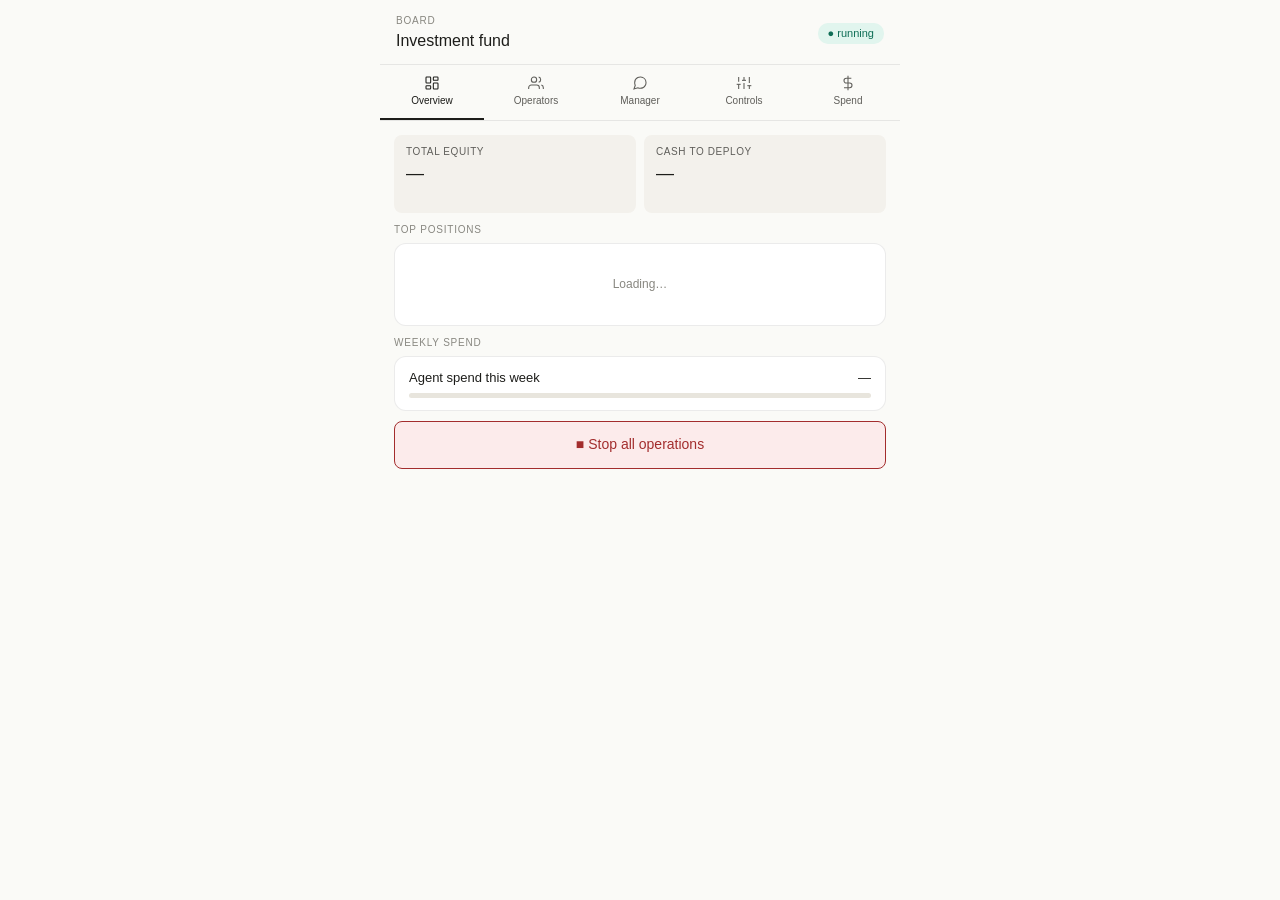
==== dashboard/static/index.html @ e32bcdb0 "Phase 2: real portfolio, yfinance, Board dashboard" ====
<!doctype html>
<html lang="en">
<head>
<meta charset="utf-8">
<meta name="viewport" content="width=device-width, initial-scale=1, viewport-fit=cover">
<meta name="theme-color" content="#fafaf7">
<title>Investment Fund — Board</title>
<style>
  :root {
    --bg: #fafaf7; --bg2: #f3f1ec; --bg3: #e8e5dd;
    --surface: #ffffff; --border: rgba(0,0,0,0.08); --border-2: rgba(0,0,0,0.15);
    --text: #1d1d1a; --text-2: #5f5e5a; --text-3: #888780;
    --info: #185FA5; --info-bg: #E6F1FB;
    --success: #0F6E56; --success-bg: #E1F5EE;
    --warning: #854F0B; --warning-bg: #FAEEDA;
    --danger: #A32D2D; --danger-bg: #FCEBEB;
    --purple: #3C3489; --purple-bg: #EEEDFE;
    --coral: #993C1D; --coral-bg: #FAECE7;
    --green: #3B6D11; --green-bg: #EAF3DE;
  }
  @media (prefers-color-scheme: dark) {
    :root {
      --bg: #1a1917; --bg2: #242320; --bg3: #2f2e2a;
      --surface: #1d1c1a; --border: rgba(255,255,255,0.1); --border-2: rgba(255,255,255,0.2);
      --text: #e8e6df; --text-2: #b4b2a9; --text-3: #888780;
      --info-bg: #0C447C; --info: #B5D4F4;
      --success-bg: #085041; --success: #9FE1CB;
      --warning-bg: #633806; --warning: #FAC775;
      --danger-bg: #791F1F; --danger: #F7C1C1;
      --purple-bg: #3C3489; --purple: #CECBF6;
      --coral-bg: #712B13; --coral: #F5C4B3;
      --green-bg: #27500A; --green: #C0DD97;
    }
  }
  * { box-sizing: border-box; -webkit-tap-highlight-color: transparent; }
  body { margin: 0; font: 14px/1.4 -apple-system, "Segoe UI", Roboto, sans-serif; background: var(--bg); color: var(--text); }
  .app { max-width: 520px; margin: 0 auto; min-height: 100vh; background: var(--bg); }
  .header { padding: 14px 16px 12px; border-bottom: 0.5px solid var(--border); display: flex; justify-content: space-between; align-items: center; }
  .header h1 { margin: 0; font-size: 16px; font-weight: 500; }
  .header .label { margin: 0 0 2px; font-size: 10px; color: var(--text-3); text-transform: uppercase; letter-spacing: .08em; }
  .pill { padding: 3px 10px; border-radius: 10px; font-size: 11px; font-weight: 500; background: var(--success-bg); color: var(--success); }
  .pill.halted { background: var(--danger-bg); color: var(--danger); }
  .tabs { display: flex; background: var(--bg); border-bottom: 0.5px solid var(--border); position: sticky; top: 0; z-index: 10; }
  .tab { flex: 1; padding: 10px 2px; background: transparent; border: none; font: inherit; font-size: 10px; color: var(--text-2); cursor: pointer; display: flex; flex-direction: column; align-items: center; gap: 3px; border-bottom: 2px solid transparent; position: relative; }
  .tab.active { color: var(--text); border-bottom-color: var(--text); }
  .tab svg { width: 16px; height: 16px; stroke: currentColor; fill: none; stroke-width: 1.6; }
  .tab .badge { position: absolute; top: 6px; right: 6px; background: var(--danger); color: #fff; font-size: 9px; padding: 1px 5px; border-radius: 8px; font-weight: 500; min-width: 14px; text-align: center; }
  .panel { padding: 14px; display: none; }
  .panel.active { display: block; }
  .card { background: var(--surface); border: 0.5px solid var(--border); border-radius: 12px; padding: 12px 14px; margin-bottom: 10px; }
  .card.sub { background: var(--bg2); border: none; }
  .metric-grid { display: grid; grid-template-columns: 1fr 1fr; gap: 8px; margin-bottom: 10px; }
  .metric { background: var(--bg2); border-radius: 8px; padding: 10px 12px; }
  .metric .label { margin: 0 0 2px; font-size: 10px; color: var(--text-2); text-transform: uppercase; letter-spacing: .06em; }
  .metric .value { margin: 0; font-size: 18px; font-weight: 500; }
  .metric .sub { margin: 1px 0 0; font-size: 11px; color: var(--text-3); }
  .section-label { margin: 10px 0 6px; font-size: 10px; color: var(--text-3); text-transform: uppercase; letter-spacing: .08em; font-weight: 500; }
  .row { display: flex; justify-content: space-between; padding: 5px 0; font-size: 12px; border-bottom: 0.5px solid var(--border); }
  .row:last-child { border-bottom: none; }
  .row .sym { font-weight: 500; }
  .row .sub { color: var(--text-3); font-size: 11px; }
  .btn-stop { width: 100%; padding: 13px; background: var(--danger-bg); color: var(--danger); border: 1px solid var(--danger); border-radius: 8px; font: inherit; font-size: 14px; font-weight: 500; cursor: pointer; }
  .btn-resume { background: var(--success-bg); color: var(--success); border-color: var(--success); }
  .btn-primary { width: 100%; padding: 11px; background: var(--info-bg); color: var(--info); border: 1px solid var(--info); border-radius: 8px; font: inherit; font-size: 13px; font-weight: 500; cursor: pointer; }
  input[type=range] { width: 100%; }
  input[type=text], input[type=search], textarea, select { width: 100%; font: inherit; font-size: 12px; padding: 6px 10px; background: var(--surface); color: var(--text); border: 0.5px solid var(--border-2); border-radius: 6px; }
  textarea { resize: none; border-radius: 18px; padding: 9px 12px; }
  .thread { border-left: 3px solid var(--info); padding-left: 10px; margin-bottom: 14px; }
  .thread.hold { border-left-color: var(--warning); }
  .thread.halted { border-left-color: var(--danger); }
  .thread-header { display: flex; justify-content: space-between; margin-bottom: 8px; }
  .thread-title { margin: 0; font-size: 11px; font-weight: 500; color: var(--info); text-transform: uppercase; letter-spacing: .05em; }
  .thread.hold .thread-title { color: var(--warning); }
  .thread-time { font-size: 11px; color: var(--text-3); }
  .msg { display: flex; gap: 8px; margin-bottom: 8px; }
  .avatar { width: 26px; height: 26px; border-radius: 50%; display: flex; align-items: center; justify-content: center; font-weight: 500; font-size: 11px; flex-shrink: 0; }
  .avatar.M { background: var(--purple-bg); color: var(--purple); }
  .avatar.R { background: var(--success-bg); color: var(--success); }
  .avatar.K { background: var(--coral-bg); color: var(--coral); }
  .avatar.E { background: var(--info-bg); color: var(--info); }
  .avatar.F { background: var(--green-bg); color: var(--green); }
  .msg-body { flex: 1; min-width: 0; }
  .msg-who { margin: 0 0 2px; font-size: 11px; }
  .msg-who .name { font-weight: 500; }
  .msg-who .time { color: var(--text-3); margin-left: 4px; }
  .bubble { background: var(--bg2); border-radius: 8px; padding: 8px 10px; font-size: 12px; line-height: 1.45; }
  .bubble.M { background: var(--purple-bg); color: var(--purple); }
  .bubble.R { background: var(--success-bg); color: var(--success); }
  .bubble.K { background: var(--coral-bg); color: var(--coral); }
  .bubble.E { background: var(--info-bg); color: var(--info); }
  .bubble.F { background: var(--green-bg); color: var(--green); }
  .tool-call { background: var(--bg2); border-radius: 6px; padding: 5px 8px; font-size: 11px; color: var(--text-3); margin-bottom: 4px; font-family: ui-monospace, SFMono-Regular, Menlo, monospace; }
  .outcome { border-radius: 8px; padding: 8px 10px; font-size: 12px; margin-top: 6px; display: flex; justify-content: space-between; }
  .outcome.buy { background: var(--success-bg); color: var(--success); }
  .outcome.sell { background: var(--info-bg); color: var(--info); }
  .outcome.hold { background: var(--warning-bg); color: var(--warning); }
  .chat-log { padding: 14px 16px; display: flex; flex-direction: column; gap: 10px; min-height: 320px; }
  .chat-msg { max-width: 85%; }
  .chat-msg.board { align-self: flex-end; }
  .chat-msg.manager, .chat-msg.system { align-self: flex-start; }
  .chat-msg .who { margin: 0 0 3px; font-size: 11px; color: var(--text-3); }
  .chat-msg.board .who { text-align: right; }
  .chat-bubble { border-radius: 16px 16px 16px 4px; padding: 10px 14px; font-size: 12px; line-height: 1.5; background: var(--bg2); }
  .chat-msg.board .chat-bubble { border-radius: 16px 16px 4px 16px; background: var(--info-bg); color: var(--info); }
  .chat-msg.system .chat-bubble { background: var(--bg3); color: var(--text-3); font-size: 11px; font-style: italic; }
  .chat-input { padding: 10px 16px; border-top: 0.5px solid var(--border); display: flex; gap: 8px; align-items: flex-end; background: var(--bg); }
  .chat-input button { background: var(--info-bg); color: var(--info); border: none; border-radius: 50%; width: 34px; height: 34px; display: flex; align-items: center; justify-content: center; cursor: pointer; flex-shrink: 0; }
  .chip { display: inline-block; margin: 2px 3px 0 0; padding: 3px 8px; border-radius: 10px; font-size: 11px; font-weight: 500; background: var(--bg3); color: var(--text-3); cursor: pointer; }
  .chip.active { background: var(--success-bg); color: var(--success); }
  .alloc-bar { display: flex; height: 14px; border-radius: 3px; overflow: hidden; margin-bottom: 8px; }
  .muted { color: var(--text-3); }
  .sm { font-size: 11px; }
  .loading { padding: 20px; text-align: center; color: var(--text-3); font-size: 12px; }
  .empty { padding: 20px; text-align: center; color: var(--text-3); font-size: 12px; }
</style>
</head>
<body>
<div class="app">
  <div class="header">
    <div>
      <p class="label">Board</p>
      <h1>Investment fund</h1>
    </div>
    <span id="status-pill" class="pill">● running</span>
  </div>

  <div class="tabs" role="tablist">
    <button class="tab active" data-tab="overview" aria-label="Overview">
      <svg viewBox="0 0 24 24"><rect x="3" y="3" width="7" height="9" rx="1"/><rect x="14" y="3" width="7" height="5" rx="1"/><rect x="14" y="12" width="7" height="9" rx="1"/><rect x="3" y="16" width="7" height="5" rx="1"/></svg>
      Overview
    </button>
    <button class="tab" data-tab="ops" aria-label="Operators">
      <svg viewBox="0 0 24 24"><path d="M17 21v-2a4 4 0 0 0-4-4H5a4 4 0 0 0-4 4v2"/><circle cx="9" cy="7" r="4"/><path d="M23 21v-2a4 4 0 0 0-3-3.87"/><path d="M16 3.13a4 4 0 0 1 0 7.75"/></svg>
      Operators
      <span id="ops-badge" class="badge" style="display:none"></span>
    </button>
    <button class="tab" data-tab="chat" aria-label="Manager chat">
      <svg viewBox="0 0 24 24"><path d="M21 11.5a8.38 8.38 0 0 1-.9 3.8 8.5 8.5 0 0 1-7.6 4.7 8.38 8.38 0 0 1-3.8-.9L3 21l1.9-5.7a8.38 8.38 0 0 1-.9-3.8 8.5 8.5 0 0 1 4.7-7.6 8.38 8.38 0 0 1 3.8-.9h.5a8.48 8.48 0 0 1 8 8v.5z"/></svg>
      Manager
    </button>
    <button class="tab" data-tab="controls" aria-label="Controls">
      <svg viewBox="0 0 24 24"><line x1="4" y1="21" x2="4" y2="14"/><line x1="4" y1="10" x2="4" y2="3"/><line x1="12" y1="21" x2="12" y2="12"/><line x1="12" y1="8" x2="12" y2="3"/><line x1="20" y1="21" x2="20" y2="16"/><line x1="20" y1="12" x2="20" y2="3"/><line x1="1" y1="14" x2="7" y2="14"/><line x1="9" y1="8" x2="15" y2="8"/><line x1="17" y1="16" x2="23" y2="16"/></svg>
      Controls
    </button>
    <button class="tab" data-tab="spend" aria-label="Spend">
      <svg viewBox="0 0 24 24"><line x1="12" y1="1" x2="12" y2="23"/><path d="M17 5H9.5a3.5 3.5 0 0 0 0 7h5a3.5 3.5 0 0 1 0 7H6"/></svg>
      Spend
    </button>
  </div>

  <div id="overview" class="panel active">
    <div class="metric-grid">
      <div class="metric"><p class="label">Total equity</p><p class="value" id="ov-equity">—</p><p class="sub" id="ov-equity-sub">&nbsp;</p></div>
      <div class="metric"><p class="label">Cash to deploy</p><p class="value" id="ov-cash">—</p><p class="sub" id="ov-cash-sub">&nbsp;</p></div>
    </div>
    <p class="section-label">Top positions</p>
    <div class="card" id="top-positions"><div class="loading">Loading…</div></div>
    <p class="section-label">Weekly spend</p>
    <div class="card">
      <div style="display:flex;justify-content:space-between;margin-bottom:6px;font-size:13px">
        <span>Agent spend this week</span><span id="ov-spend">—</span>
      </div>
      <div style="height:5px;background:var(--bg3);border-radius:3px;overflow:hidden">
        <div id="ov-spend-bar" style="width:0%;height:100%;background:var(--info)"></div>
      </div>
    </div>
    <button id="stop-btn" class="btn-stop" onclick="toggleHalt()">■ Stop all operations</button>
  </div>

  <div id="ops" class="panel">
    <div id="ops-threads"><div class="loading">Loading threads…</div></div>
  </div>

  <div id="chat" class="panel" style="padding:0">
    <div style="padding:12px 16px;border-bottom:0.5px solid var(--border)">
      <p style="margin:0 0 2px;font-size:13px;font-weight:500">Chat with Investment Manager</p>
      <p class="sm muted" style="margin:0">Your messages with directive language ("never", "focus on…") become standing orders.</p>
    </div>
    <div id="chat-log" class="chat-log"></div>
    <div class="chat-input">
      <textarea id="chat-text" rows="1" placeholder="Message the Manager…"></textarea>
      <button onclick="sendChat()" aria-label="Send">
        <svg width="14" height="14" viewBox="0 0 24 24" fill="none" stroke="currentColor" stroke-width="2"><line x1="22" y1="2" x2="11" y2="13"/><polygon points="22 2 15 22 11 13 2 9 22 2"/></svg>
      </button>
    </div>
  </div>

  <div id="controls" class="panel">
    <p class="section-label">Trading parameters</p>
    <div class="card">
      <div style="display:flex;justify-content:space-between;margin-bottom:5px"><span class="sm">Momentum threshold</span><span class="sm" style="font-weight:500"><span id="mom-out">—</span>%</span></div>
      <input type="range" id="mom-range" min="0.5" max="10" step="0.5">
    </div>
    <div class="card">
      <div style="display:flex;justify-content:space-between;margin-bottom:5px"><span class="sm">Min research confidence</span><span class="sm" style="font-weight:500" id="conf-out">—</span></div>
      <input type="range" id="conf-range" min="0.5" max="0.95" step="0.05">
    </div>
    <div class="card">
      <div style="display:flex;justify-content:space-between;margin-bottom:5px"><span class="sm">Max position size (£)</span><span class="sm" style="font-weight:500">£<span id="pos-out">—</span></span></div>
      <input type="range" id="pos-range" min="500" max="20000" step="500">
    </div>
    <button class="btn-primary" onclick="saveControls()">Save changes</button>
  </div>

  <div id="spend" class="panel">
    <div class="card">
      <p class="label" style="margin:0 0 3px">Week total</p>
      <p style="margin:0 0 4px;font-size:22px;font-weight:500"><span id="sp-total">—</span> <span class="sm muted">/ $<span id="sp-cap">1.00</span></span></p>
      <div style="height:5px;background:var(--bg3);border-radius:3px;overflow:hidden">
        <div id="sp-bar" style="width:0%;height:100%;background:var(--info)"></div>
      </div>
    </div>
    <p class="section-label">By agent</p>
    <div id="sp-breakdown" class="card"><div class="loading">Loading…</div></div>
  </div>
</div>

<script>
const $ = id => document.getElementById(id);
const fmtGBP = n => '£' + (n || 0).toLocaleString('en-GB', {maximumFractionDigits: 0});
const fmtUSD = n => '$' + (n || 0).toFixed(4);

function switchTab(name) {
  document.querySelectorAll('.tab').forEach(t => t.classList.toggle('active', t.dataset.tab === name));
  document.querySelectorAll('.panel').forEach(p => p.classList.toggle('active', p.id === name));
  if (name === 'overview') loadOverview();
  if (name === 'ops') loadOps();
  if (name === 'chat') loadChat();
  if (name === 'controls') loadControls();
  if (name === 'spend') loadSpend();
}
document.querySelectorAll('.tab').forEach(t => t.addEventListener('click', () => switchTab(t.dataset.tab)));

async function api(path, opts = {}) {
  const r = await fetch(path, Object.assign({headers: {'Content-Type': 'application/json'}}, opts));
  if (!r.ok) throw new Error(`${r.status}`);
  return r.json();
}

async function loadOverview() {
  try {
    const d = await api('/api/overview');
    $('ov-equity').textContent = fmtGBP(d.total_equity);
    $('ov-equity-sub').textContent = `${d.n_positions} positions`;
    $('ov-cash').textContent = fmtGBP(d.cash);
    $('ov-cash-sub').textContent = d.total_equity ? `${((d.cash/d.total_equity)*100).toFixed(0)}% of total` : '';
    const pct = d.weekly_cap > 0 ? (d.weekly_spend / d.weekly_cap * 100) : 0;
    $('ov-spend').textContent = `$${d.weekly_spend.toFixed(4)} / $${d.weekly_cap.toFixed(2)}`;
    $('ov-spend-bar').style.width = Math.min(100, pct) + '%';
    const tp = $('top-positions');
    if (!d.top_positions || !d.top_positions.length) {
      tp.innerHTML = '<div class="empty">No positions yet. Run seed_portfolio.</div>';
    } else {
      tp.innerHTML = d.top_positions.map(p =>
        `<div class="row"><span class="sym">${p.symbol}</span><span>${fmtGBP(p.value)}</span></div>`
      ).join('');
    }
    setHalted(d.halted, d.halt_reason);
  } catch (e) { console.error(e); }
}

async function loadOps() {
  try {
    const d = await api('/api/threads?limit=10');
    const wrap = $('ops-threads');
    if (!d.threads || !d.threads.length) {
      wrap.innerHTML = '<div class="empty">No decision threads yet. A signal will fire one.</div>';
      return;
    }
    wrap.innerHTML = d.threads.map(t => renderThread(t)).join('');
  } catch (e) { $('ops-threads').innerHTML = `<div class="empty">Failed to load: ${e}</div>`; }
}

function renderThread(t) {
  const dec = t.decision;
  const costs = t.costs || [];
  const totalCost = costs.reduce((s, c) => s + (c.cost_usd || 0), 0);
  let klass = dec.trade_taken ? '' : 'hold';
  let outcomeClass = dec.trade_taken ? (dec.direction === 'BUY' ? 'buy' : 'sell') : 'hold';
  let outcomeText = dec.trade_taken
      ? `✓ ${dec.direction} ${dec.symbol} $${(dec.size_usd||0).toFixed(0)}`
      : `⚠ HOLD — ${(dec.reason || '').slice(0, 60)}`;
  const verdict = dec.research_verdict ? `Research: ${dec.research_verdict}, conf ${(dec.confidence||0).toFixed(2)}` : 'No research';
  const time = (dec.created_at || '').slice(11, 19);
  return `<div class="thread ${klass}">
    <div class="thread-header">
      <p class="thread-title">${dec.symbol} signal</p>
      <span class="thread-time">${time}</span>
    </div>
    <div class="msg">
      <div class="avatar M">M</div>
      <div class="msg-body">
        <p class="msg-who"><span class="name">Manager</span><span class="time">${time}</span></p>
        <div class="bubble M">${escape(dec.reason || 'Decided.')}</div>
      </div>
    </div>
    <div class="msg">
      <div class="avatar R">R</div>
      <div class="msg-body">
        <p class="msg-who"><span class="name">Research</span></p>
        <div class="bubble R">${verdict}</div>
      </div>
    </div>
    <div class="outcome ${outcomeClass}">
      <span style="font-weight:500">${outcomeText}</span>
      <span class="sm">cost $${totalCost.toFixed(4)}</span>
    </div>
  </div>`;
}

async function loadChat() {
  try {
    const d = await api('/api/messages?limit=50');
    const log = $('chat-log');
    if (!d.messages.length) {
      log.innerHTML = '<div class="empty">No messages yet. Send the Manager your first directive.</div>';
      return;
    }
    log.innerHTML = d.messages.map(m => {
      const body = escape(m.body).replace(/\n/g, '<br>');
      return `<div class="chat-msg ${m.sender}">
        <p class="who">${m.sender === 'board' ? 'You' : (m.sender === 'manager' ? 'Manager' : 'System')} · ${(m.created_at||'').slice(11,16)}</p>
        <div class="chat-bubble">${body}</div>
      </div>`;
    }).join('');
    if (d.directives && d.directives.length) {
      log.innerHTML += `<div class="chat-msg system" style="align-self:center"><div class="chat-bubble">${d.directives.length} active directives</div></div>`;
    }
    log.scrollTop = log.scrollHeight;
  } catch (e) { console.error(e); }
}

async function sendChat() {
  const text = $('chat-text').value.trim();
  if (!text) return;
  $('chat-text').value = '';
  await api('/api/messages', {method: 'POST', body: JSON.stringify({body: text})});
  loadChat();
}

async function loadControls() {
  try {
    const d = await api('/api/overview');
    const r = await fetch('/api/messages?limit=1');  // warmup
    const s = await api('/api/spend').catch(() => ({}));
    // Pull latest control values
    const ctrl = await fetch('/api/overview').then(r => r.json());
    // Control parameters come via a dedicated endpoint; use overview -> ctrl
    const c = (await fetch('/api/control-state').then(r => r.ok ? r.json() : null)) || {};
    const mom = (c.momentum_threshold || 0.03) * 100;
    const conf = c.confidence_threshold || 0.70;
    const pos = c.max_position_usd || 1000;
    $('mom-range').value = mom; $('mom-out').textContent = mom.toFixed(1);
    $('conf-range').value = conf; $('conf-out').textContent = conf.toFixed(2);
    $('pos-range').value = pos; $('pos-out').textContent = pos.toLocaleString();
  } catch (e) { console.error(e); }
}
['mom', 'conf', 'pos'].forEach(k => {
  const el = $(`${k}-range`);
  if (el) el.addEventListener('input', e => {
    if (k === 'mom') $(`${k}-out`).textContent = parseFloat(e.target.value).toFixed(1);
    else if (k === 'conf') $(`${k}-out`).textContent = parseFloat(e.target.value).toFixed(2);
    else $(`${k}-out`).textContent = parseInt(e.target.value).toLocaleString();
  });
});

async function saveControls() {
  const body = {
    momentum_threshold: parseFloat($('mom-range').value) / 100,
    confidence_threshold: parseFloat($('conf-range').value),
    max_position_usd: parseFloat($('pos-range').value),
  };
  try {
    await api('/api/control', {method: 'PATCH', body: JSON.stringify(body)});
    alert('Saved. Takes effect next cycle.');
  } catch (e) { alert('Failed: ' + e); }
}

async function loadSpend() {
  try {
    const d = await api('/api/spend');
    const total = d.total || 0;
    const cap = d.cap_total || 1.0;
    $('sp-total').textContent = '$' + total.toFixed(4);
    $('sp-cap').textContent = cap.toFixed(2);
    $('sp-bar').style.width = Math.min(100, (total/cap)*100) + '%';
    const bd = d.by_agent || {};
    const caps = d.caps || {};
    const lines = Object.entries(bd).map(([name, v]) => {
      const cap = caps[name] || 0;
      const pct = cap > 0 ? Math.min(100, (v/cap)*100) : 0;
      return `<div class="row">
        <span><span class="sym">${name}</span></span>
        <span class="sm">$${v.toFixed(4)}${cap ? ` / $${cap.toFixed(2)}` : ''}</span>
      </div>`;
    }).join('');
    $('sp-breakdown').innerHTML = lines || '<div class="empty">No spend recorded this week.</div>';
  } catch (e) { $('sp-breakdown').innerHTML = `<div class="empty">Failed: ${e}</div>`; }
}

let halted = false;
function setHalted(h, reason = '') {
  halted = h;
  const btn = $('stop-btn'), pill = $('status-pill');
  if (h) {
    btn.innerHTML = '▶ Resume operations';
    btn.classList.add('btn-resume');
    pill.innerHTML = '● halted';
    pill.classList.add('halted');
  } else {
    btn.innerHTML = '■ Stop all operations';
    btn.classList.remove('btn-resume');
    pill.innerHTML = '● running';
    pill.classList.remove('halted');
  }
}

async function toggleHalt() {
  try {
    if (halted) await api('/api/resume', {method: 'POST'});
    else        await api('/api/stop?reason=dashboard', {method: 'POST'});
    loadOverview();
  } catch (e) { alert('Failed: ' + e); }
}

function escape(s) {
  return String(s || '').replace(/[&<>"']/g, c => ({'&':'&amp;','<':'&lt;','>':'&gt;','"':'&quot;',"'":'&#39;'}[c]));
}

loadOverview();
setInterval(() => {
  const active = document.querySelector('.panel.active').id;
  if (active === 'overview') loadOverview();
  if (active === 'ops') loadOps();
  if (active === 'spend') loadSpend();
}, 10000);
</script>
</body>
</html>
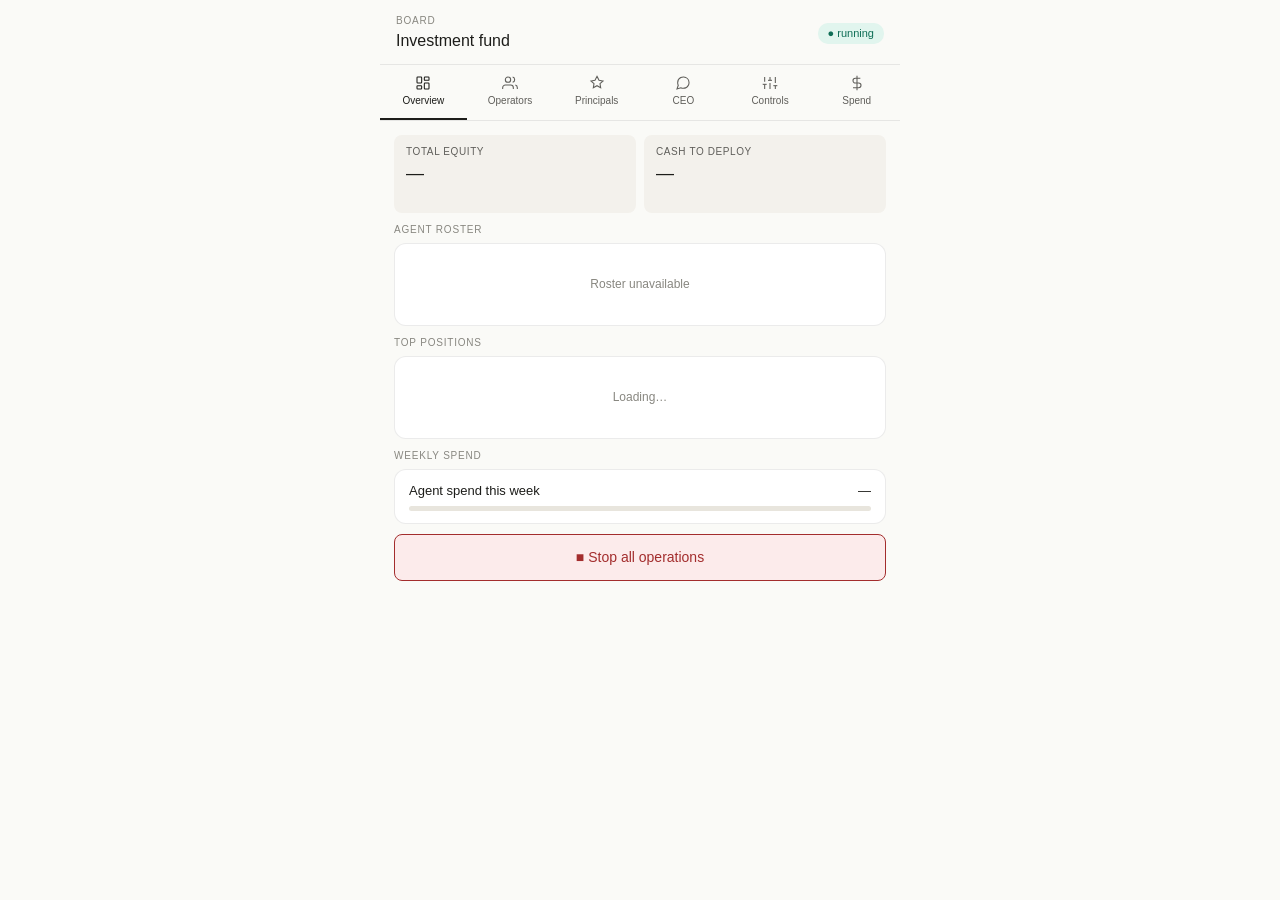
==== commit 75b7f212: "Phase 2.1: CEO + Kevin governance" ====
--- a/dashboard/static/index.html
+++ b/dashboard/static/index.html
@@ -134,9 +134,14 @@
       Operators
       <span id="ops-badge" class="badge" style="display:none"></span>
     </button>
-    <button class="tab" data-tab="chat" aria-label="Manager chat">
+    <button class="tab" data-tab="principals" aria-label="Principals room">
+      <svg viewBox="0 0 24 24"><path d="M12 2l3 6 6 1-4.5 4 1 6-5.5-3-5.5 3 1-6L3 9l6-1z"/></svg>
+      Principals
+      <span id="principals-badge" class="badge" style="display:none"></span>
+    </button>
+    <button class="tab" data-tab="chat" aria-label="CEO chat">
       <svg viewBox="0 0 24 24"><path d="M21 11.5a8.38 8.38 0 0 1-.9 3.8 8.5 8.5 0 0 1-7.6 4.7 8.38 8.38 0 0 1-3.8-.9L3 21l1.9-5.7a8.38 8.38 0 0 1-.9-3.8 8.5 8.5 0 0 1 4.7-7.6 8.38 8.38 0 0 1 3.8-.9h.5a8.48 8.48 0 0 1 8 8v.5z"/></svg>
-      Manager
+      CEO
     </button>
     <button class="tab" data-tab="controls" aria-label="Controls">
       <svg viewBox="0 0 24 24"><line x1="4" y1="21" x2="4" y2="14"/><line x1="4" y1="10" x2="4" y2="3"/><line x1="12" y1="21" x2="12" y2="12"/><line x1="12" y1="8" x2="12" y2="3"/><line x1="20" y1="21" x2="20" y2="16"/><line x1="20" y1="12" x2="20" y2="3"/><line x1="1" y1="14" x2="7" y2="14"/><line x1="9" y1="8" x2="15" y2="8"/><line x1="17" y1="16" x2="23" y2="16"/></svg>
@@ -153,6 +158,9 @@
       <div class="metric"><p class="label">Total equity</p><p class="value" id="ov-equity">—</p><p class="sub" id="ov-equity-sub">&nbsp;</p></div>
       <div class="metric"><p class="label">Cash to deploy</p><p class="value" id="ov-cash">—</p><p class="sub" id="ov-cash-sub">&nbsp;</p></div>
     </div>
+    <div id="pending-banner" style="display:none"></div>
+    <p class="section-label">Agent roster</p>
+    <div class="card" id="roster-list"><div class="loading">Loading…</div></div>
     <p class="section-label">Top positions</p>
     <div class="card" id="top-positions"><div class="loading">Loading…</div></div>
     <p class="section-label">Weekly spend</p>
@@ -171,6 +179,20 @@
     <div id="ops-threads"><div class="loading">Loading threads…</div></div>
   </div>
 
+  <div id="principals" class="panel" style="padding:0">
+    <div style="padding:12px 16px;border-bottom:0.5px solid var(--border)">
+      <p style="margin:0 0 2px;font-size:13px;font-weight:500">Principals' room</p>
+      <p class="sm muted" style="margin:0">CEO &amp; Kevin (Auditor) coordinate. Board observes silently.</p>
+    </div>
+    <div id="pending-section" style="padding:12px 16px;border-bottom:0.5px solid var(--border);display:none">
+      <p style="margin:0 0 8px;font-size:11px;font-weight:500;color:var(--danger);text-transform:uppercase;letter-spacing:.05em">⚠ Trades awaiting Board approval</p>
+      <div id="pending-list"></div>
+    </div>
+    <div id="principals-log" style="padding:14px 16px;display:flex;flex-direction:column;gap:10px;min-height:320px">
+      <div class="loading">Loading…</div>
+    </div>
+  </div>
+
   <div id="chat" class="panel" style="padding:0">
     <div style="padding:12px 16px;border-bottom:0.5px solid var(--border)">
       <p style="margin:0 0 2px;font-size:13px;font-weight:500">Chat with Investment Manager</p>
@@ -225,6 +247,7 @@
   document.querySelectorAll('.panel').forEach(p => p.classList.toggle('active', p.id === name));
   if (name === 'overview') loadOverview();
   if (name === 'ops') loadOps();
+  if (name === 'principals') loadPrincipals();
   if (name === 'chat') loadChat();
   if (name === 'controls') loadControls();
   if (name === 'spend') loadSpend();
@@ -257,40 +280,173 @@
     }
     setHalted(d.halted, d.halt_reason);
   } catch (e) { console.error(e); }
+
+  // Roster (Phase 2.1)
+  try {
+    const r = await api('/api/roster');
+    const el = $('roster-list');
+    el.innerHTML = r.roster.map(a => {
+      const dot = a.live ? '●' : '○';
+      const col = a.live ? 'var(--success)' : 'var(--text-3)';
+      const age = a.seconds_since_active == null
+          ? 'never run'
+          : a.seconds_since_active < 60 ? 'just now'
+          : `${Math.floor(a.seconds_since_active/60)}m ago`;
+      const model = (a.model || '').replace('anthropic/claude-', '').replace('-20251001','');
+      return `<div class="row">
+        <span><span class="sym">${a.agent_name}</span> <span class="sub">${a.role_type} · ${model}</span></span>
+        <span style="color:${col}">${dot} ${a.live ? 'live' : age}</span>
+      </div>`;
+    }).join('');
+  } catch (e) { $('roster-list').innerHTML = '<div class="empty">Roster unavailable</div>'; }
+
+  // Pending approvals banner (Phase 2.1)
+  try {
+    const p = await api('/api/pending-approvals');
+    const banner = $('pending-banner');
+    const badge = $('principals-badge');
+    if (p.pending && p.pending.length) {
+      banner.style.display = 'block';
+      banner.innerHTML = `<div class="card" style="background:var(--danger-bg);color:var(--danger);border-color:var(--danger);margin-bottom:10px;cursor:pointer" onclick="switchTab('principals')">
+        <div style="display:flex;justify-content:space-between;align-items:center">
+          <span style="font-weight:500">⚠ ${p.pending.length} trade${p.pending.length>1?'s':''} awaiting approval</span>
+          <span class="sm">Tap →</span>
+        </div>
+      </div>`;
+      badge.style.display = 'inline-block';
+      badge.textContent = p.pending.length;
+    } else {
+      banner.style.display = 'none';
+      badge.style.display = 'none';
+    }
+  } catch (e) { }
+}
+
+async function loadPrincipals() {
+  // Pending approvals section
+  try {
+    const p = await api('/api/pending-approvals');
+    const sec = $('pending-section');
+    const list = $('pending-list');
+    if (p.pending && p.pending.length) {
+      sec.style.display = 'block';
+      list.innerHTML = p.pending.map(x => `
+        <div style="background:var(--danger-bg);border-radius:8px;padding:10px 12px;margin-bottom:8px">
+          <div style="font-weight:500;color:var(--danger);font-size:13px;margin-bottom:4px">
+            ${x.direction} ${x.symbol} $${x.size_usd.toFixed(0)}
+          </div>
+          <div style="font-size:12px;color:var(--danger);margin-bottom:6px">
+            <strong>CEO:</strong> ${escape(x.ceo_reason)}
+          </div>
+          <div style="font-size:12px;color:var(--danger);margin-bottom:8px">
+            <strong>Kevin:</strong> ${escape(x.kevin_reason)}
+          </div>
+          <div style="display:flex;gap:8px">
+            <button onclick="decidePending(${x.id},'approved')" style="flex:1;padding:8px;background:var(--success-bg);color:var(--success);border:1px solid var(--success);border-radius:6px;font:inherit;font-size:12px;font-weight:500;cursor:pointer">Approve</button>
+            <button onclick="decidePending(${x.id},'rejected')" style="flex:1;padding:8px;background:transparent;color:var(--danger);border:1px solid var(--danger);border-radius:6px;font:inherit;font-size:12px;font-weight:500;cursor:pointer">Reject</button>
+          </div>
+        </div>
+      `).join('');
+    } else {
+      sec.style.display = 'none';
+    }
+  } catch (e) { console.error(e); }
+
+  // Principals chat log
+  try {
+    const d = await api('/api/principals-chat?limit=50');
+    const log = $('principals-log');
+    if (!d.messages.length) {
+      log.innerHTML = '<div class="empty">No messages yet. CEO and Kevin will chat here when signals fire.</div>';
+      return;
+    }
+    const sigils = {ceo:'C', kevin:'K', board:'B'};
+    const colors = {
+      ceo:   {bg:'var(--purple-bg)',  fg:'var(--purple)'},
+      kevin: {bg:'var(--coral-bg)',   fg:'var(--coral)'},
+      board: {bg:'var(--info-bg)',    fg:'var(--info)'},
+    };
+    log.innerHTML = d.messages.map(m => {
+      const s = sigils[m.sender] || '?';
+      const c = colors[m.sender] || {bg:'var(--bg2)', fg:'var(--text)'};
+      const kind = m.kind !== 'chat' ? ` · ${m.kind}` : '';
+      return `<div class="msg">
+        <div class="avatar" style="background:${c.bg};color:${c.fg}">${s}</div>
+        <div class="msg-body">
+          <p class="msg-who"><span class="name">${m.sender}</span>${kind}<span class="time">${(m.created_at||'').slice(11,16)}</span></p>
+          <div class="bubble" style="background:${c.bg};color:${c.fg}">${escape(m.body).replace(/\n/g,'<br>')}</div>
+        </div>
+      </div>`;
+    }).join('');
+  } catch (e) { console.error(e); }
+}
+
+async function decidePending(approvalId, decision) {
+  const verb = decision === 'approved' ? 'approve' : 'reject';
+  if (!confirm(`${verb.charAt(0).toUpperCase()+verb.slice(1)} this trade?`)) return;
+  try {
+    await api(`/api/pending-approvals/${approvalId}`, {
+      method: 'POST',
+      body: JSON.stringify({decision}),
+    });
+    loadPrincipals();
+    loadOverview();
+  } catch (e) { alert('Failed: ' + e); }
 }
 
 async function loadOps() {
   try {
-    const d = await api('/api/threads?limit=10');
+    const d = await api('/api/decisions?limit=10');
     const wrap = $('ops-threads');
-    if (!d.threads || !d.threads.length) {
+    if (!d.decisions || !d.decisions.length) {
       wrap.innerHTML = '<div class="empty">No decision threads yet. A signal will fire one.</div>';
       return;
     }
-    wrap.innerHTML = d.threads.map(t => renderThread(t)).join('');
+    wrap.innerHTML = d.decisions.map(renderDecision).join('');
   } catch (e) { $('ops-threads').innerHTML = `<div class="empty">Failed to load: ${e}</div>`; }
 }
 
-function renderThread(t) {
-  const dec = t.decision;
-  const costs = t.costs || [];
-  const totalCost = costs.reduce((s, c) => s + (c.cost_usd || 0), 0);
+function renderDecision(dec) {
+  const flags = dec.kevin_flags || [];
+  const redFlag = flags.find(f => f.severity === 'red');
+  const yellowFlag = flags.find(f => f.severity === 'yellow');
+
   let klass = dec.trade_taken ? '' : 'hold';
+  if (redFlag) klass = 'halted';
+
   let outcomeClass = dec.trade_taken ? (dec.direction === 'BUY' ? 'buy' : 'sell') : 'hold';
   let outcomeText = dec.trade_taken
       ? `✓ ${dec.direction} ${dec.symbol} $${(dec.size_usd||0).toFixed(0)}`
       : `⚠ HOLD — ${(dec.reason || '').slice(0, 60)}`;
+  if (redFlag && !dec.trade_taken) outcomeText = `🛑 BLOCKED by Kevin: ${(redFlag.reason||'').slice(0,50)}`;
+
   const verdict = dec.research_verdict ? `Research: ${dec.research_verdict}, conf ${(dec.confidence||0).toFixed(2)}` : 'No research';
   const time = (dec.created_at || '').slice(11, 19);
+
+  let kevinRow = '';
+  if (redFlag || yellowFlag) {
+    const f = redFlag || yellowFlag;
+    const col = f.severity === 'red' ? 'var(--danger)' : 'var(--warning)';
+    const bg = f.severity === 'red' ? 'var(--danger-bg)' : 'var(--warning-bg)';
+    const icon = f.severity === 'red' ? '🛑' : '⚠';
+    kevinRow = `<div class="msg">
+      <div class="avatar K">K</div>
+      <div class="msg-body">
+        <p class="msg-who"><span class="name">Kevin</span></p>
+        <div class="bubble" style="background:${bg};color:${col}">${icon} ${escape(f.reason)}</div>
+      </div>
+    </div>`;
+  }
+
   return `<div class="thread ${klass}">
     <div class="thread-header">
       <p class="thread-title">${dec.symbol} signal</p>
       <span class="thread-time">${time}</span>
     </div>
     <div class="msg">
-      <div class="avatar M">M</div>
+      <div class="avatar M">C</div>
       <div class="msg-body">
-        <p class="msg-who"><span class="name">Manager</span><span class="time">${time}</span></p>
+        <p class="msg-who"><span class="name">CEO</span><span class="time">${time}</span></p>
         <div class="bubble M">${escape(dec.reason || 'Decided.')}</div>
       </div>
     </div>
@@ -301,9 +457,10 @@
         <div class="bubble R">${verdict}</div>
       </div>
     </div>
+    ${kevinRow}
     <div class="outcome ${outcomeClass}">
       <span style="font-weight:500">${outcomeText}</span>
-      <span class="sm">cost $${totalCost.toFixed(4)}</span>
+      <span class="sm">decision #${dec.id}</span>
     </div>
   </div>`;
 }
